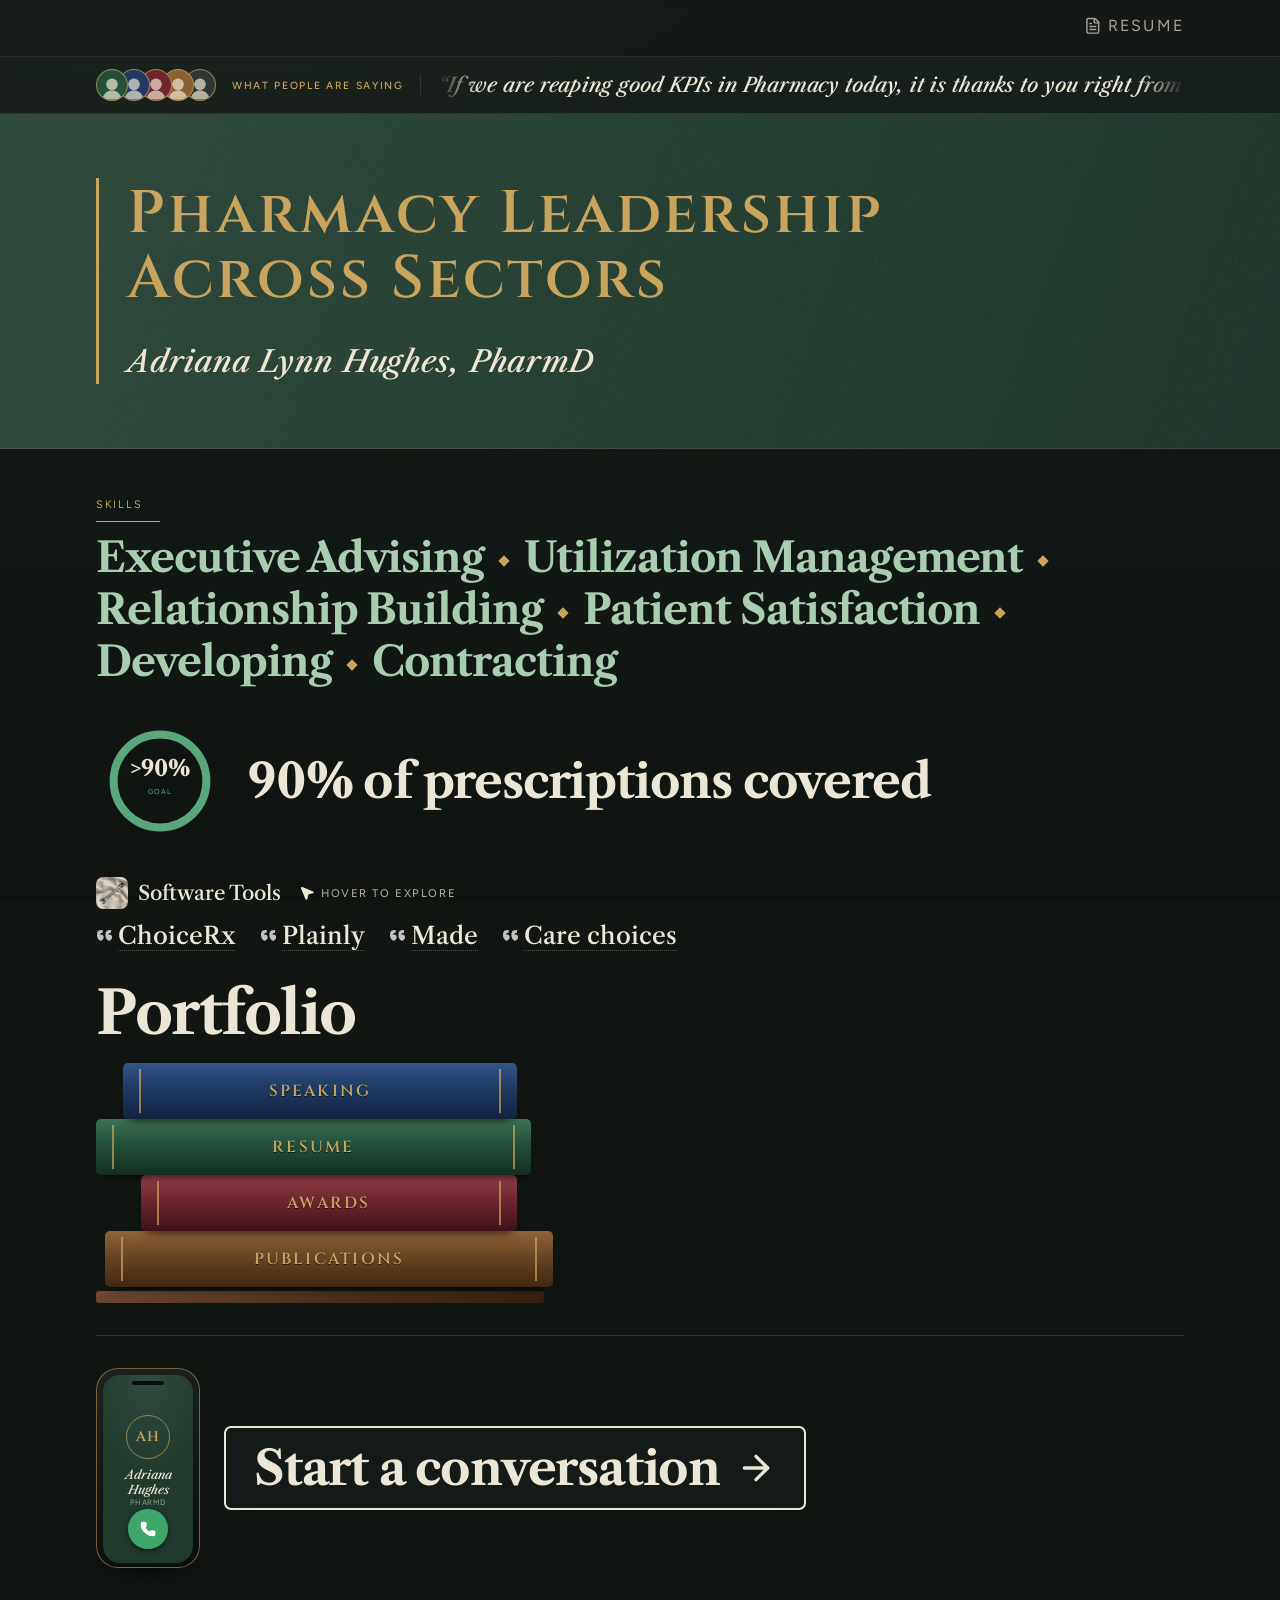
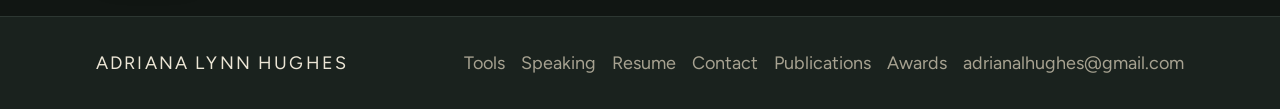
==== index.html @ 6832931f "Publish current adrianahughes.com: trim AI Trainer bullet" ====
<!doctype html>
<html lang="en">
  <head>
    <meta charset="UTF-8" />
    <link rel="icon" type="image/svg+xml" href="/favicon.svg" />
    <meta name="viewport" content="width=device-width, initial-scale=1.0" />
    <meta name="theme-color" content="#111111" />
    <meta
      name="description"
      content="Adriana Lynn Hughes, PharmD. Pharmacy leadership across nonprofit and corporate healthcare. Executive advising, utilization management, relationship building, patient satisfaction, developing, and contracting."
    />
    <meta property="og:title" content="Adriana Lynn Hughes — Pharmacy Leadership Across Sectors" />
    <meta property="og:description" content="Executive advising, utilization management, relationship building, patient satisfaction, developing, and contracting. Pharmacy leadership across nonprofit and corporate healthcare." />
    <meta property="og:type" content="website" />
    <meta property="og:url" content="https://www.adrianahughes.com/" />
    <title>Adriana Lynn Hughes — Pharmacy Leadership Across Sectors</title>
    <link rel="preconnect" href="https://fonts.googleapis.com" />
    <link rel="preconnect" href="https://fonts.gstatic.com" crossorigin />
    <link
      href="https://fonts.googleapis.com/css2?family=Figtree:ital,wght@0,400;0,500;0,600;0,700;1,400&family=Libre+Caslon+Text:ital,wght@0,400;0,700;1,400&family=Cinzel:wght@600;700&display=swap"
      rel="stylesheet"
    />
    <script type="module" crossorigin src="/assets/index-DDEjl32m.js"></script>
    <link rel="stylesheet" crossorigin href="/assets/index-BMiD6-EG.css">
  </head>
  <body>
    <div id="root"></div>
  </body>
</html>
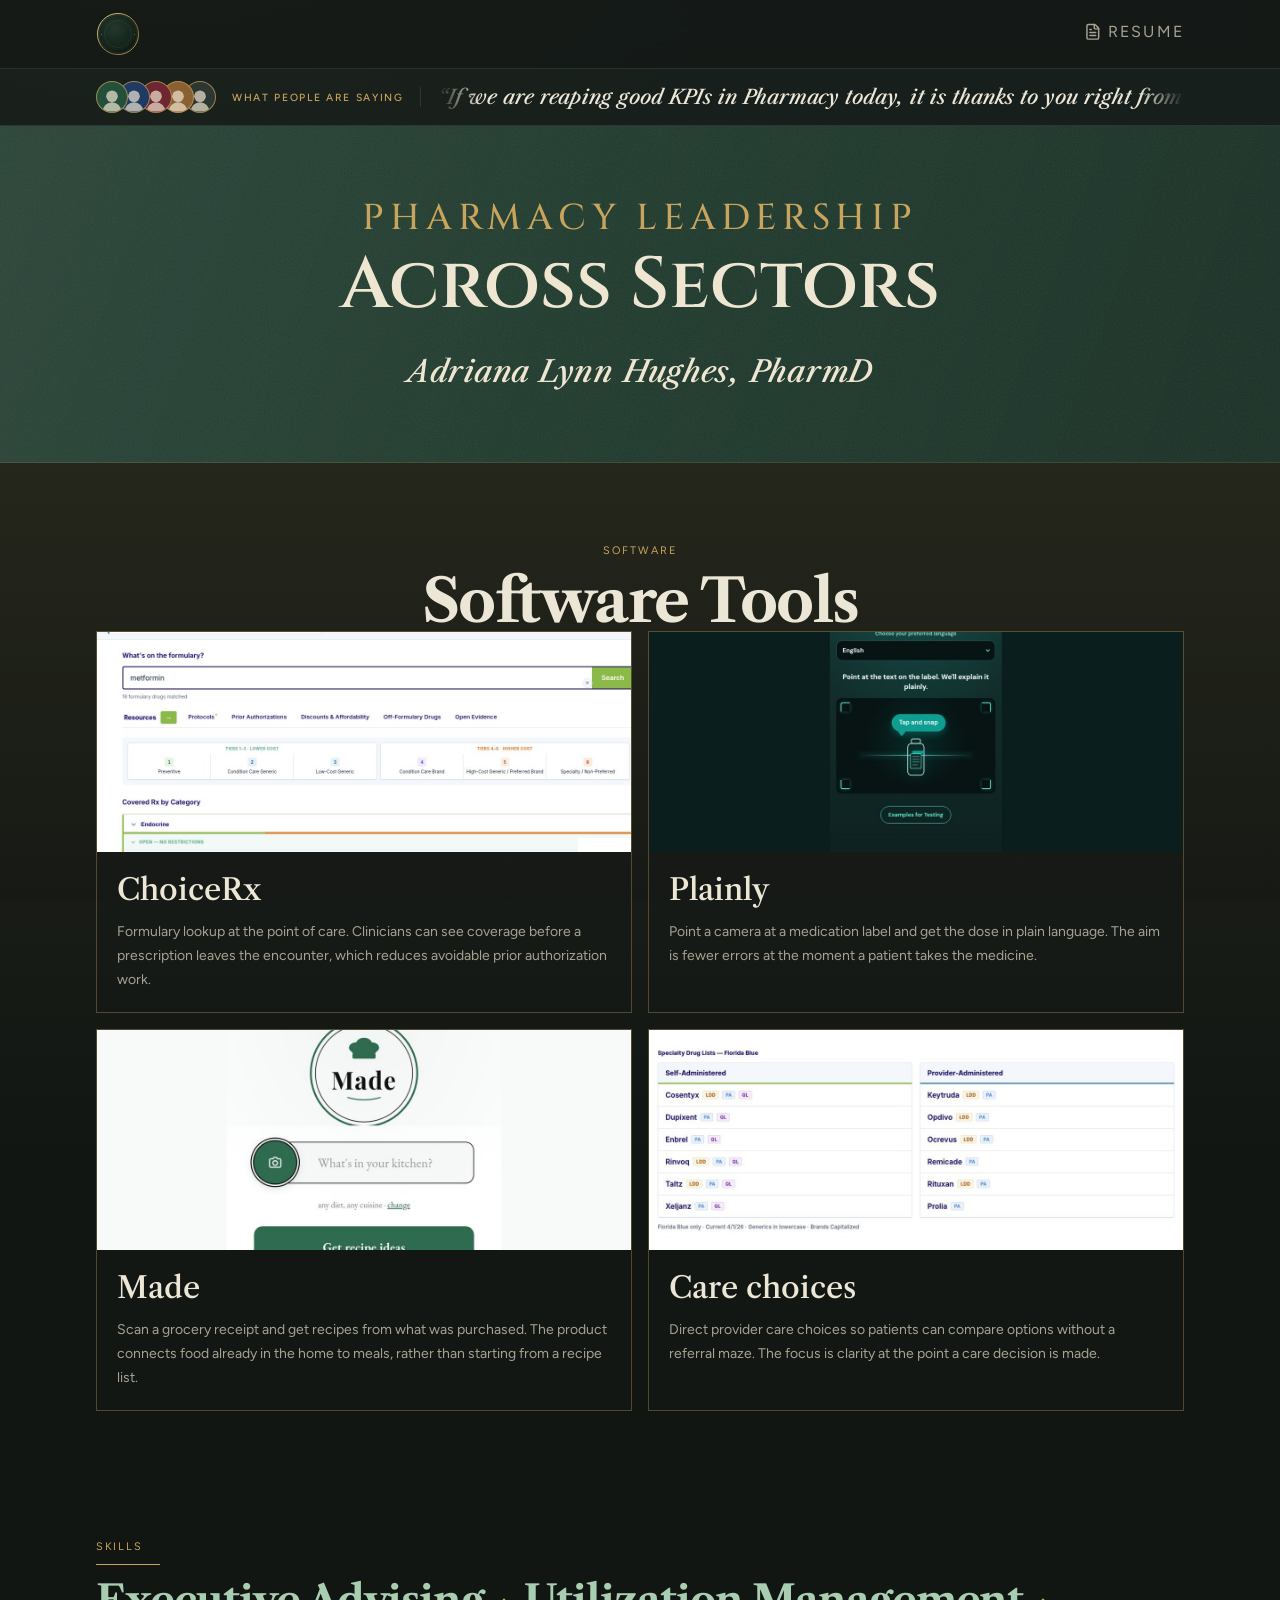
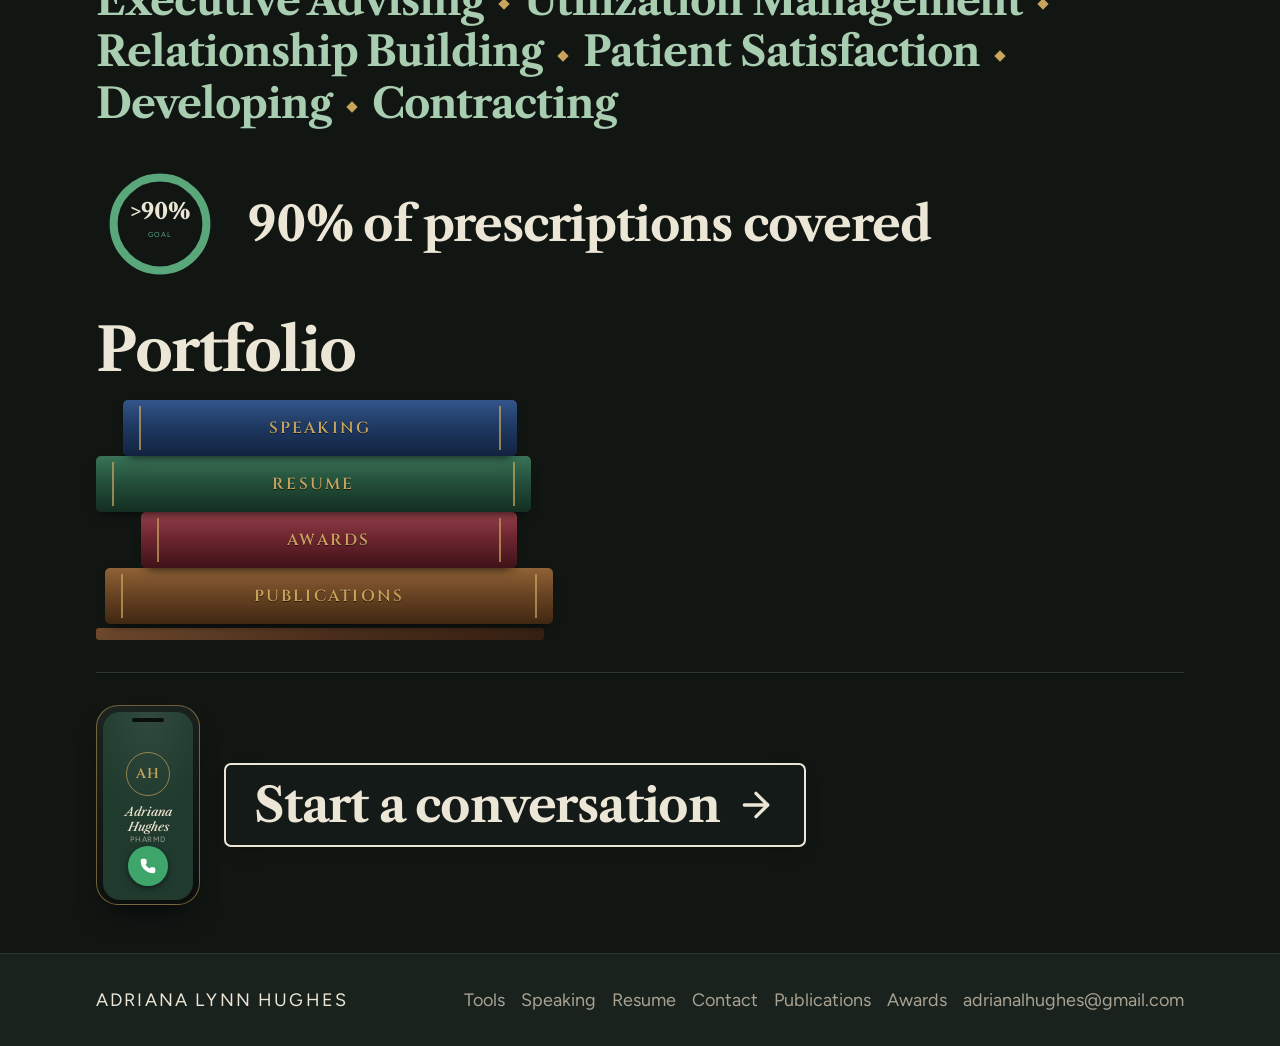
==== commit caea3d7d: "Point every page at the updated script so browsers load the new homepage." ====
--- a/index.html
+++ b/index.html
@@ -20,8 +20,8 @@
       href="https://fonts.googleapis.com/css2?family=Figtree:ital,wght@0,400;0,500;0,600;0,700;1,400&family=Libre+Caslon+Text:ital,wght@0,400;0,700;1,400&family=Cinzel:wght@600;700&display=swap"
       rel="stylesheet"
     />
-    <script type="module" crossorigin src="/assets/index-DDEjl32m.js"></script>
-    <link rel="stylesheet" crossorigin href="/assets/index-BMiD6-EG.css">
+    <script type="module" crossorigin src="/assets/index-a765bcbc.js"></script>
+    <link rel="stylesheet" crossorigin href="/assets/index-EjHgFyix.css">
   </head>
   <body>
     <div id="root"></div>
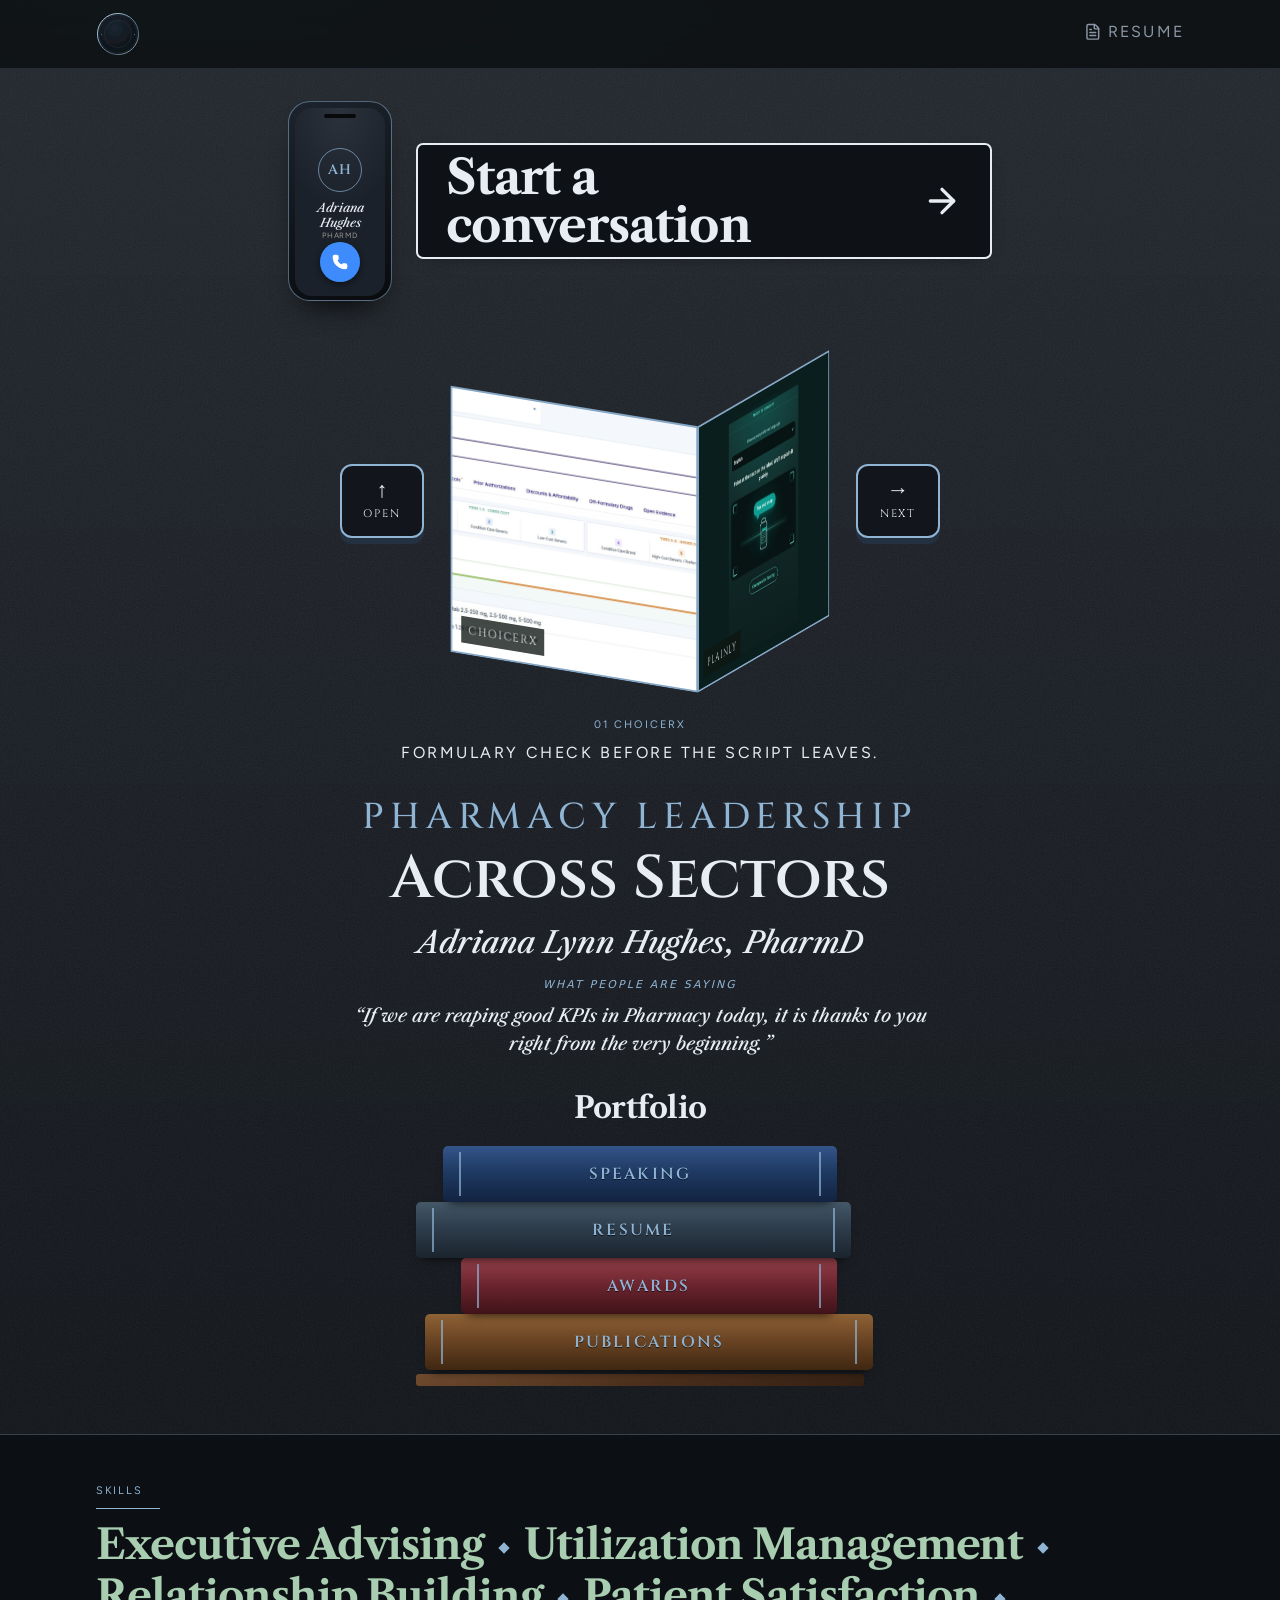
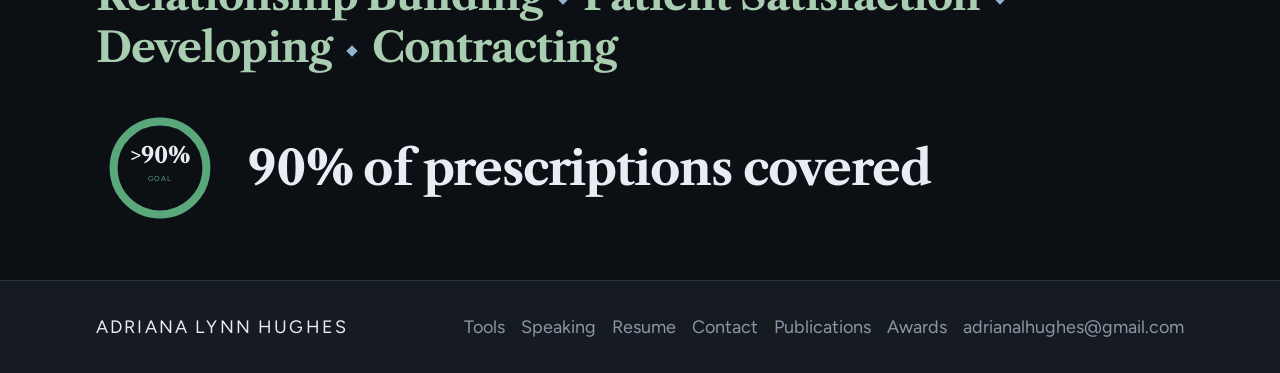
==== commit fb25733e: "Put the software cube under the phone and move the page to steel. The phone stays the call without s" ====
--- a/index.html
+++ b/index.html
@@ -20,8 +20,8 @@
       href="https://fonts.googleapis.com/css2?family=Figtree:ital,wght@0,400;0,500;0,600;0,700;1,400&family=Libre+Caslon+Text:ital,wght@0,400;0,700;1,400&family=Cinzel:wght@600;700&display=swap"
       rel="stylesheet"
     />
-    <script type="module" crossorigin src="/assets/index-a765bcbc.js"></script>
-    <link rel="stylesheet" crossorigin href="/assets/index-EjHgFyix.css">
+    <script type="module" crossorigin src="/assets/index-481456d1.js"></script>
+    <link rel="stylesheet" crossorigin href="/assets/index-ad16ec7e.css">
   </head>
   <body>
     <div id="root"></div>
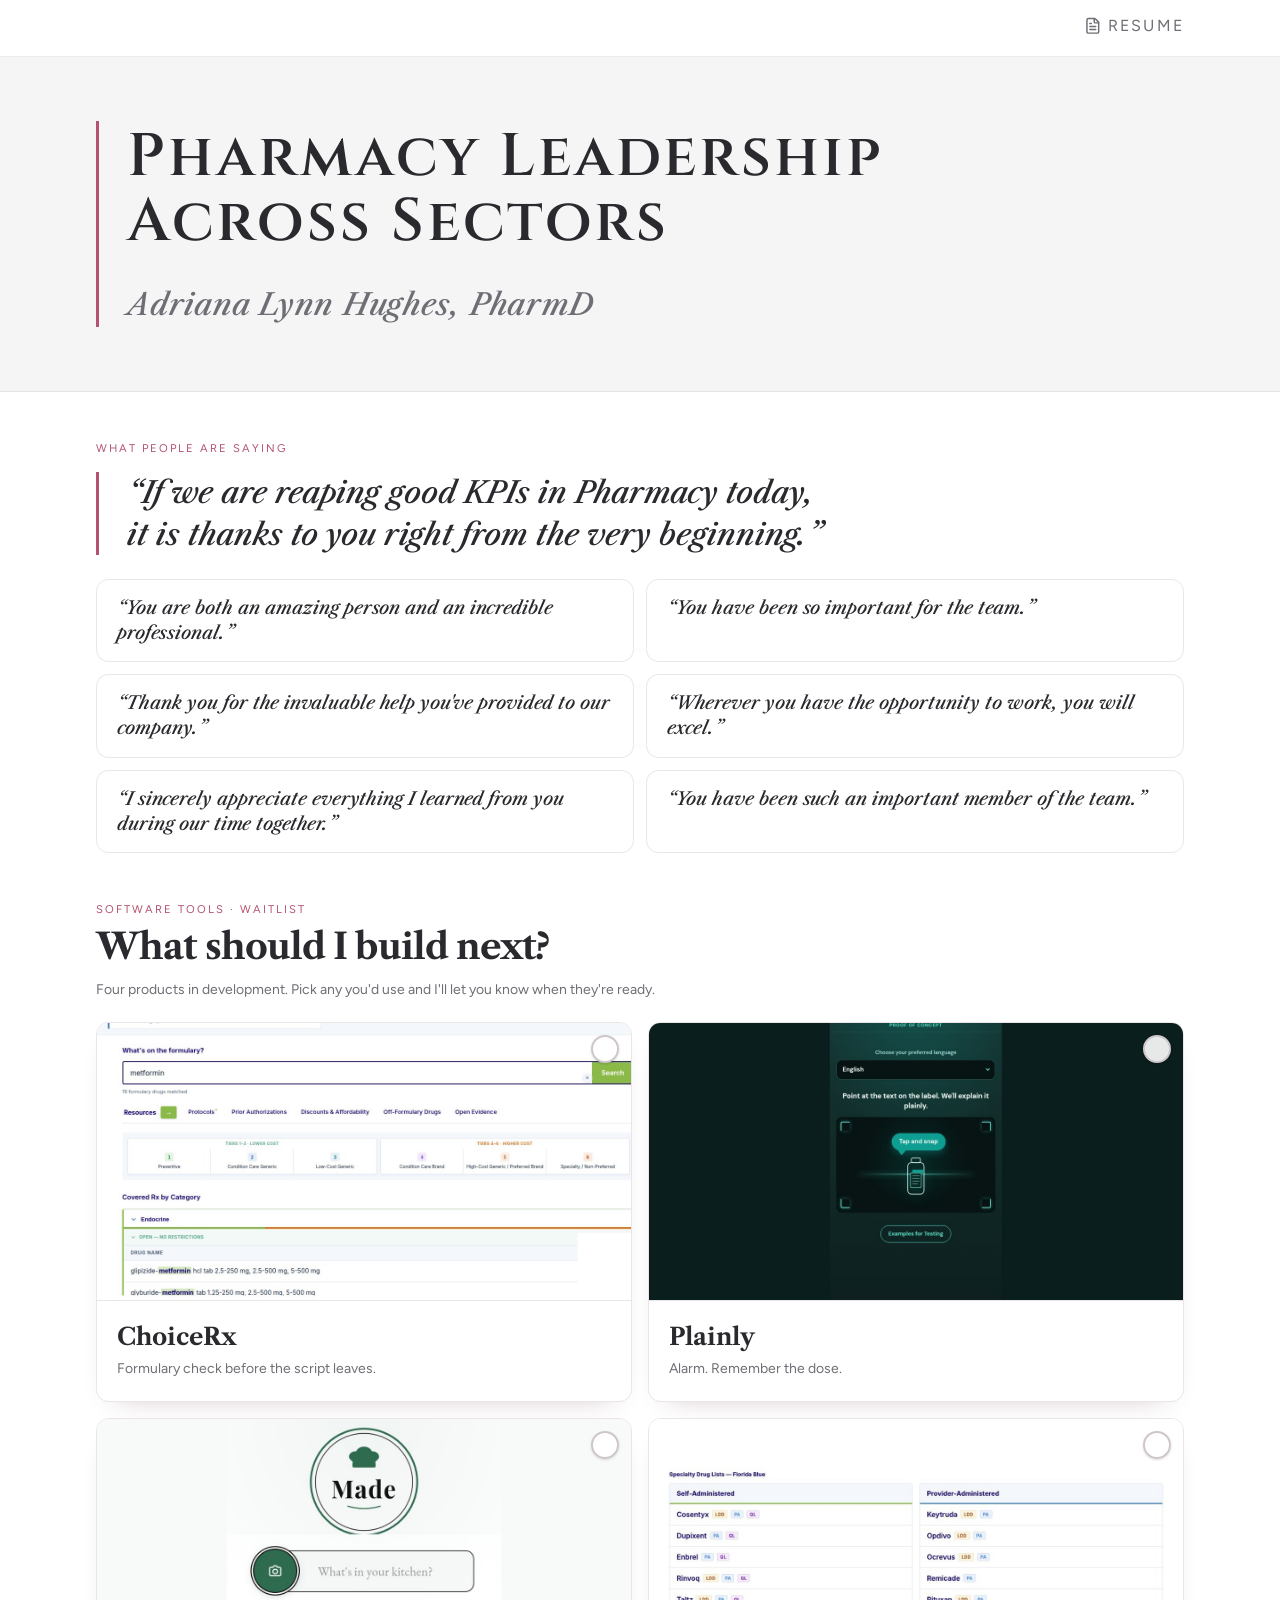
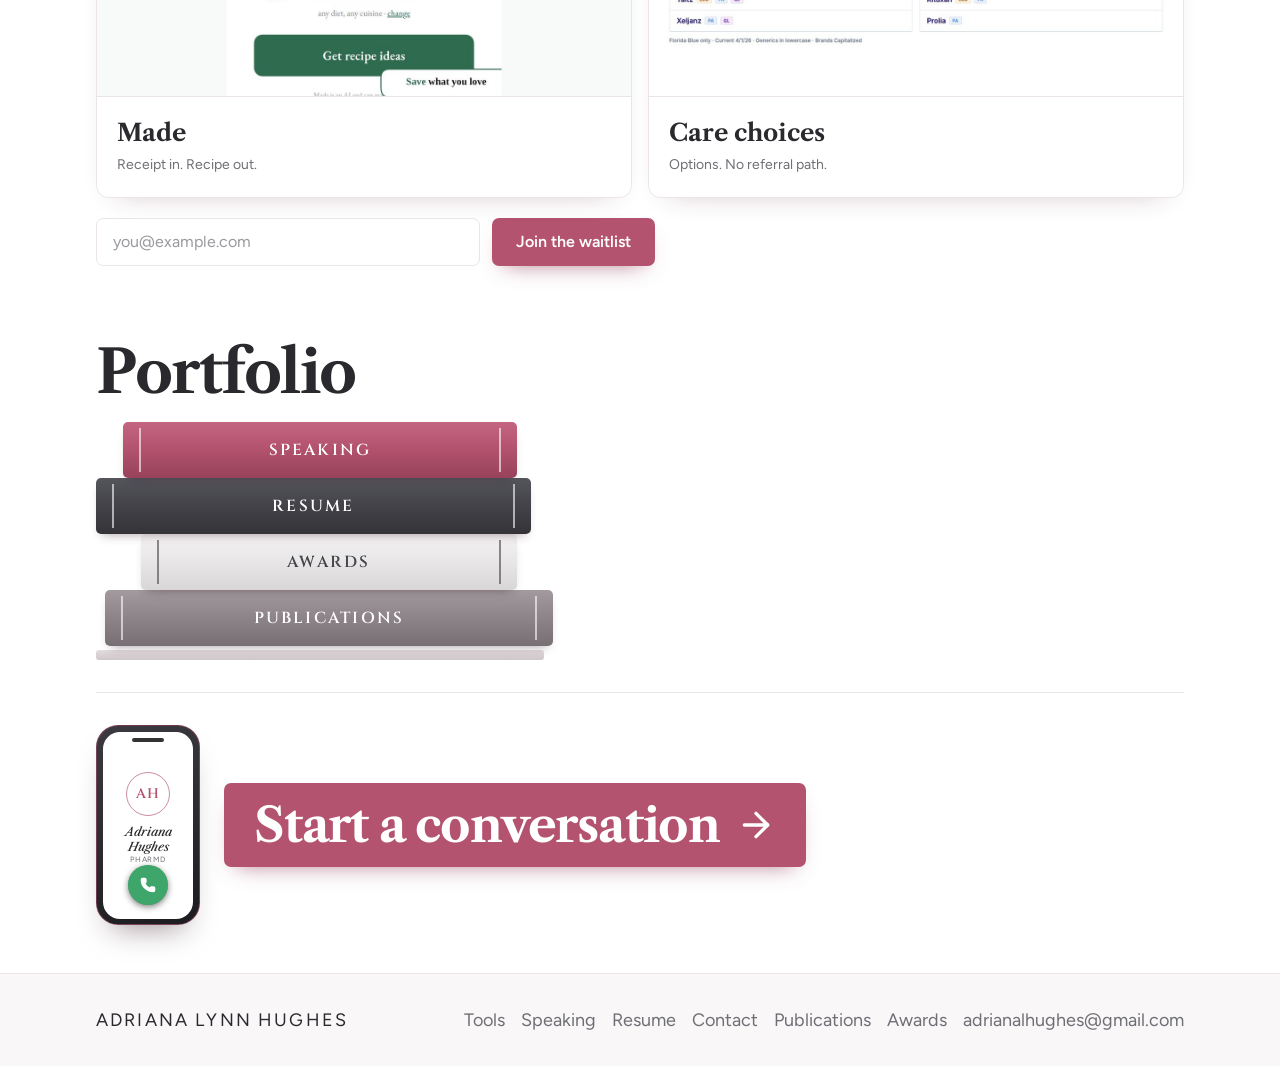
==== commit 9cfeb4c9: "Publish current adrianahughes.com: white and gray with rose accents, testimonials, tools waitlist" ====
--- a/index.html
+++ b/index.html
@@ -20,8 +20,8 @@
       href="https://fonts.googleapis.com/css2?family=Figtree:ital,wght@0,400;0,500;0,600;0,700;1,400&family=Libre+Caslon+Text:ital,wght@0,400;0,700;1,400&family=Cinzel:wght@600;700&display=swap"
       rel="stylesheet"
     />
-    <script type="module" crossorigin src="/assets/index-481456d1.js"></script>
-    <link rel="stylesheet" crossorigin href="/assets/index-ad16ec7e.css">
+    <script type="module" crossorigin src="/assets/index-C7dAZ29v.js"></script>
+    <link rel="stylesheet" crossorigin href="/assets/index-D_v_jdMt.css">
   </head>
   <body>
     <div id="root"></div>
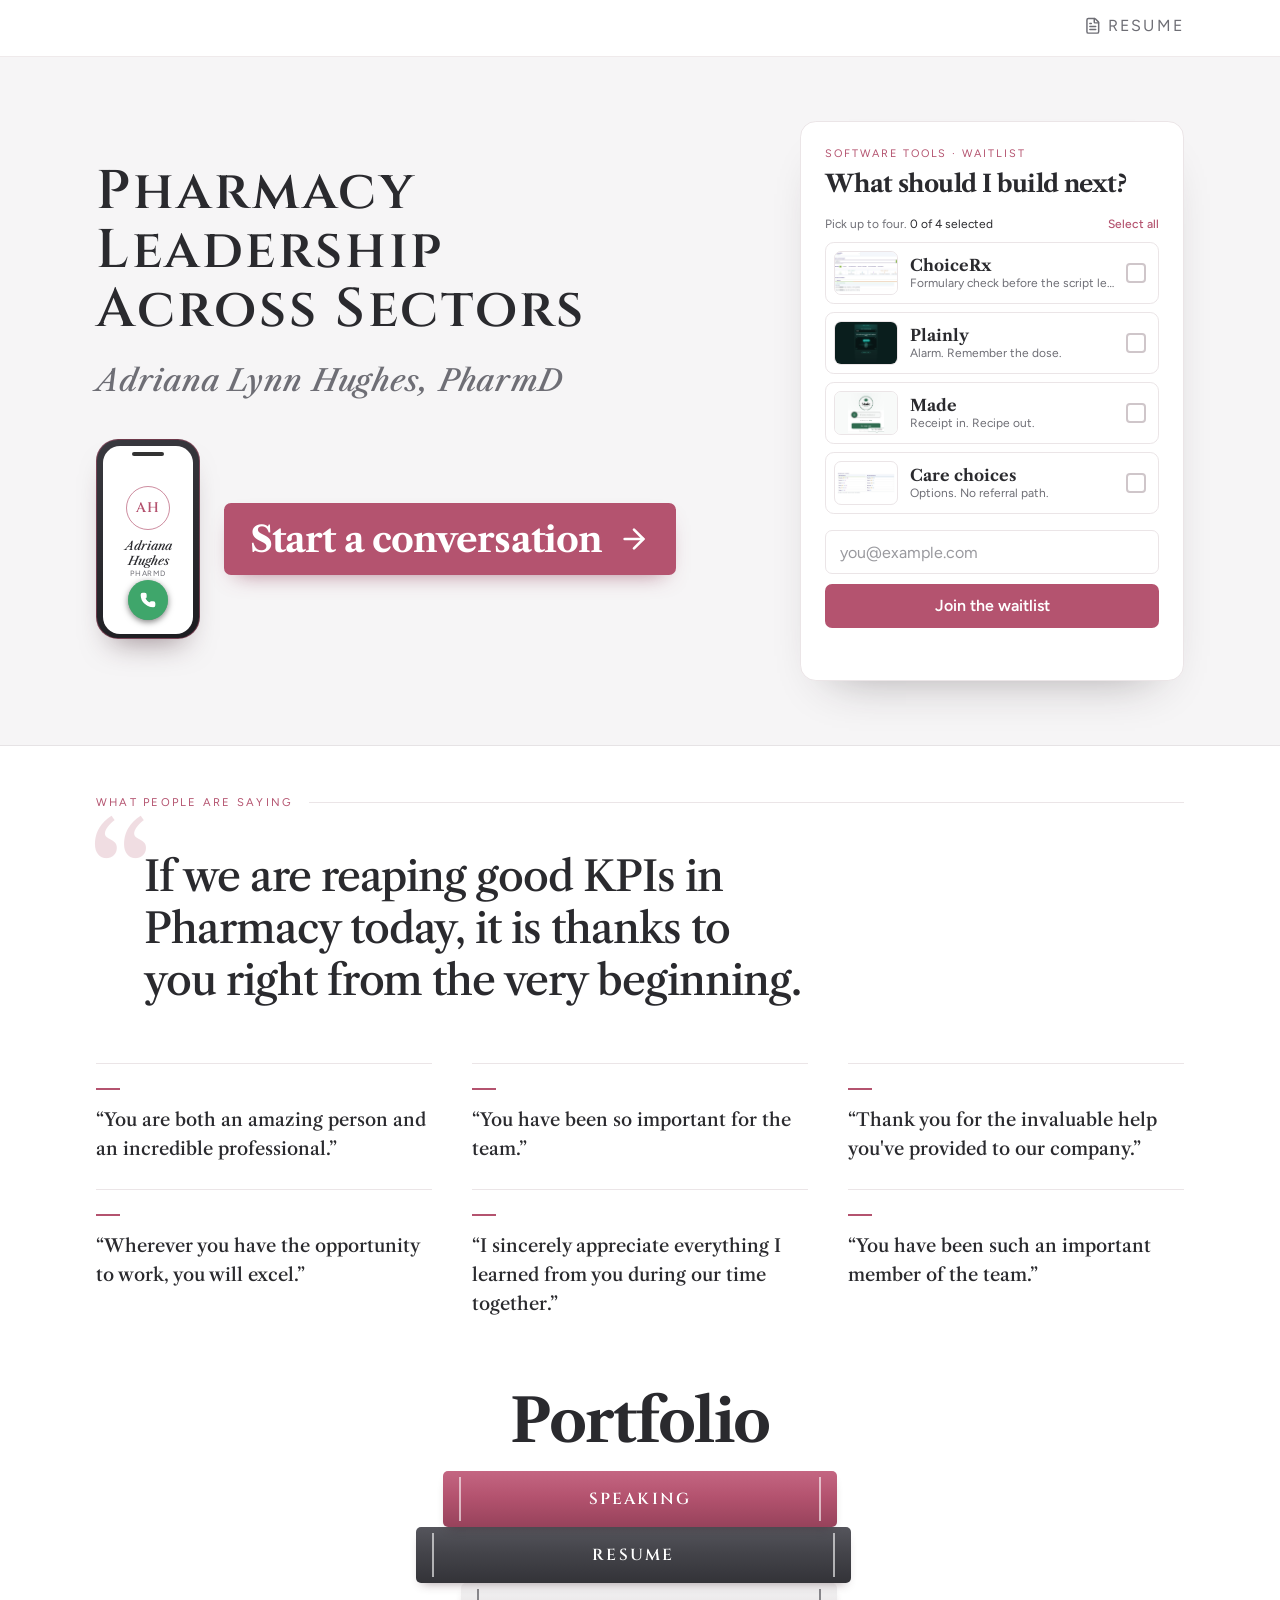
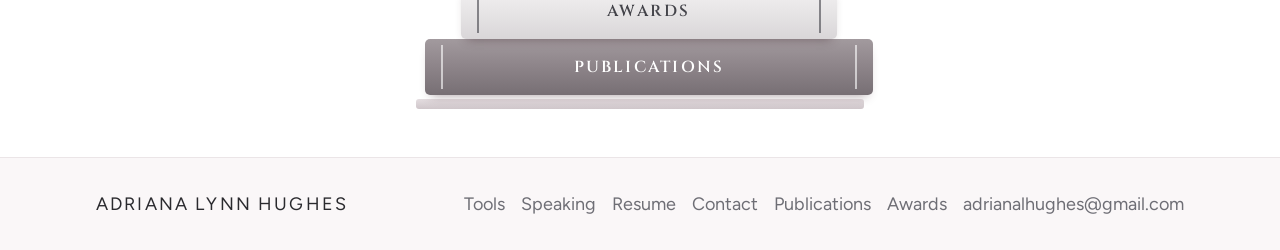
==== commit ec400948: "Publish current adrianahughes.com: hero waitlist and call to action, editorial testimonials, centere" ====
--- a/index.html
+++ b/index.html
@@ -20,8 +20,8 @@
       href="https://fonts.googleapis.com/css2?family=Figtree:ital,wght@0,400;0,500;0,600;0,700;1,400&family=Libre+Caslon+Text:ital,wght@0,400;0,700;1,400&family=Cinzel:wght@600;700&display=swap"
       rel="stylesheet"
     />
-    <script type="module" crossorigin src="/assets/index-C7dAZ29v.js"></script>
-    <link rel="stylesheet" crossorigin href="/assets/index-D_v_jdMt.css">
+    <script type="module" crossorigin src="/assets/index-D4remQ-V.js"></script>
+    <link rel="stylesheet" crossorigin href="/assets/index-UmyinFCC.css">
   </head>
   <body>
     <div id="root"></div>
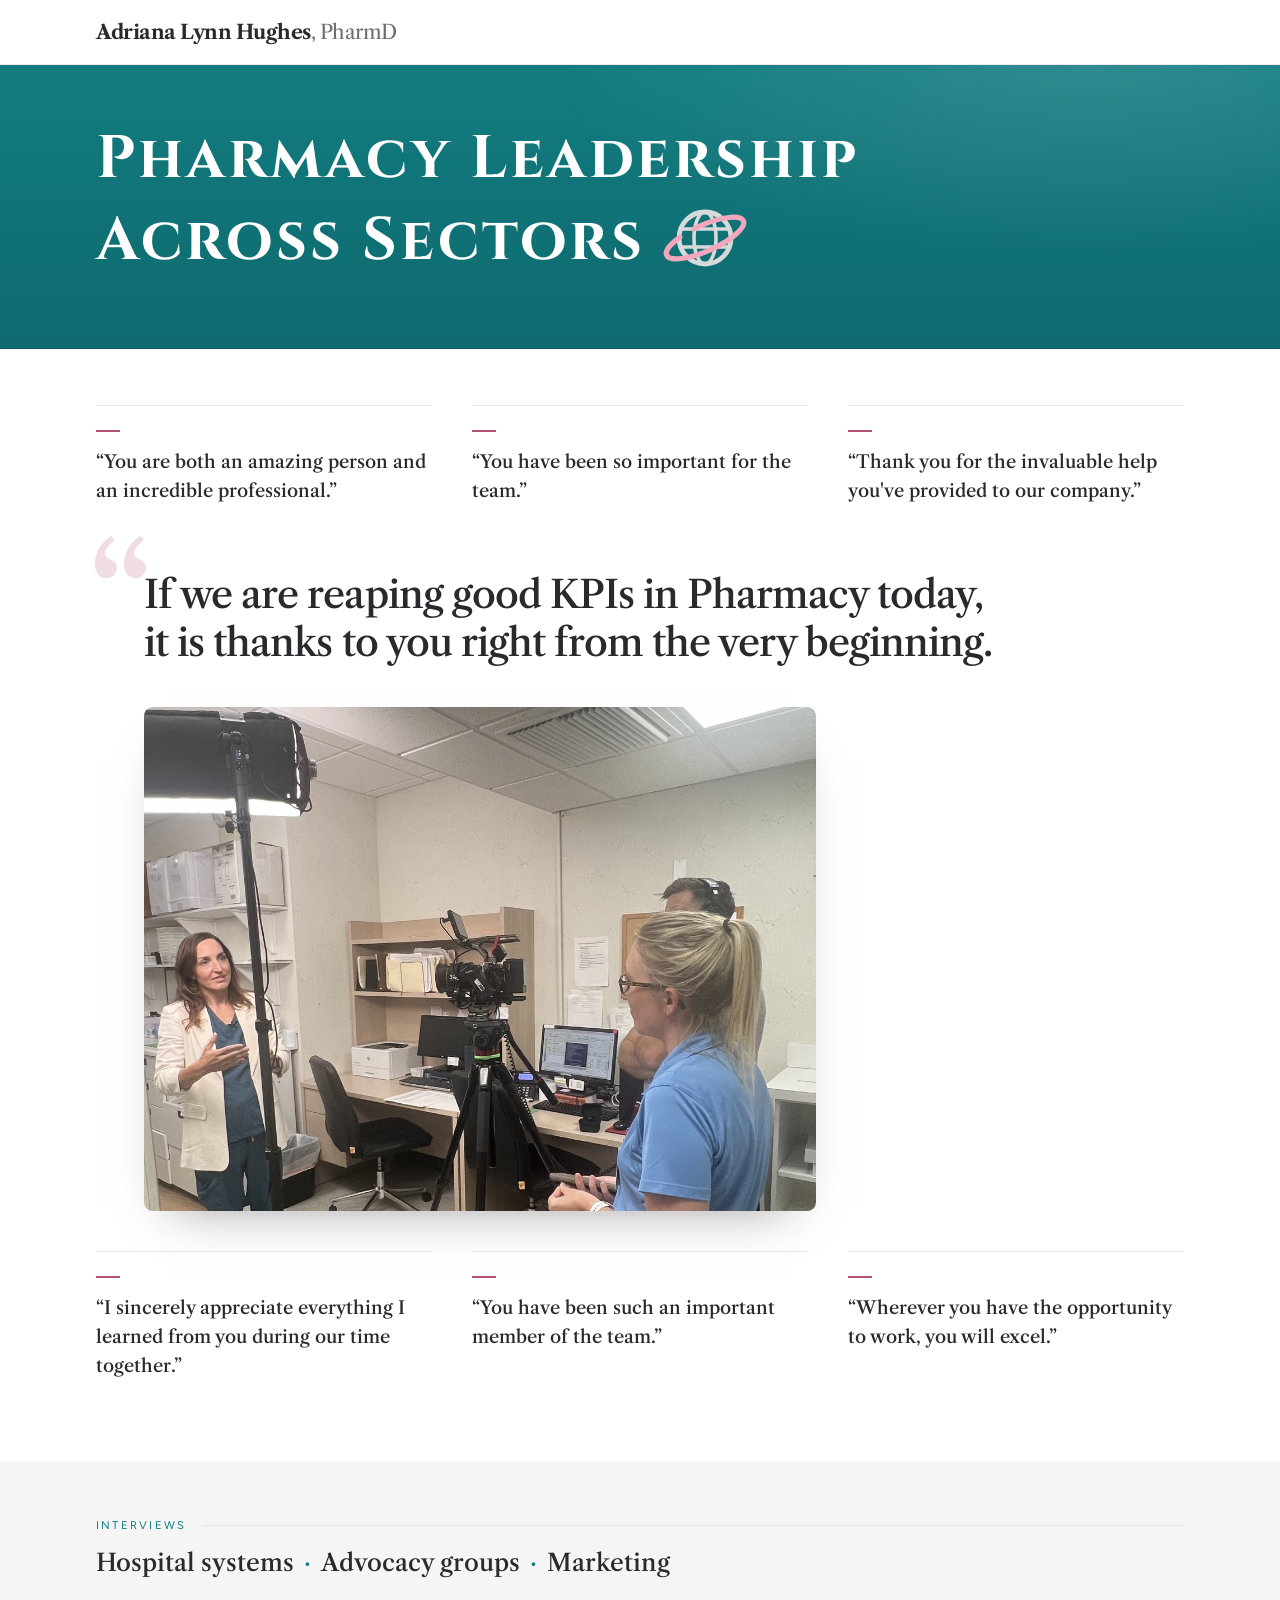
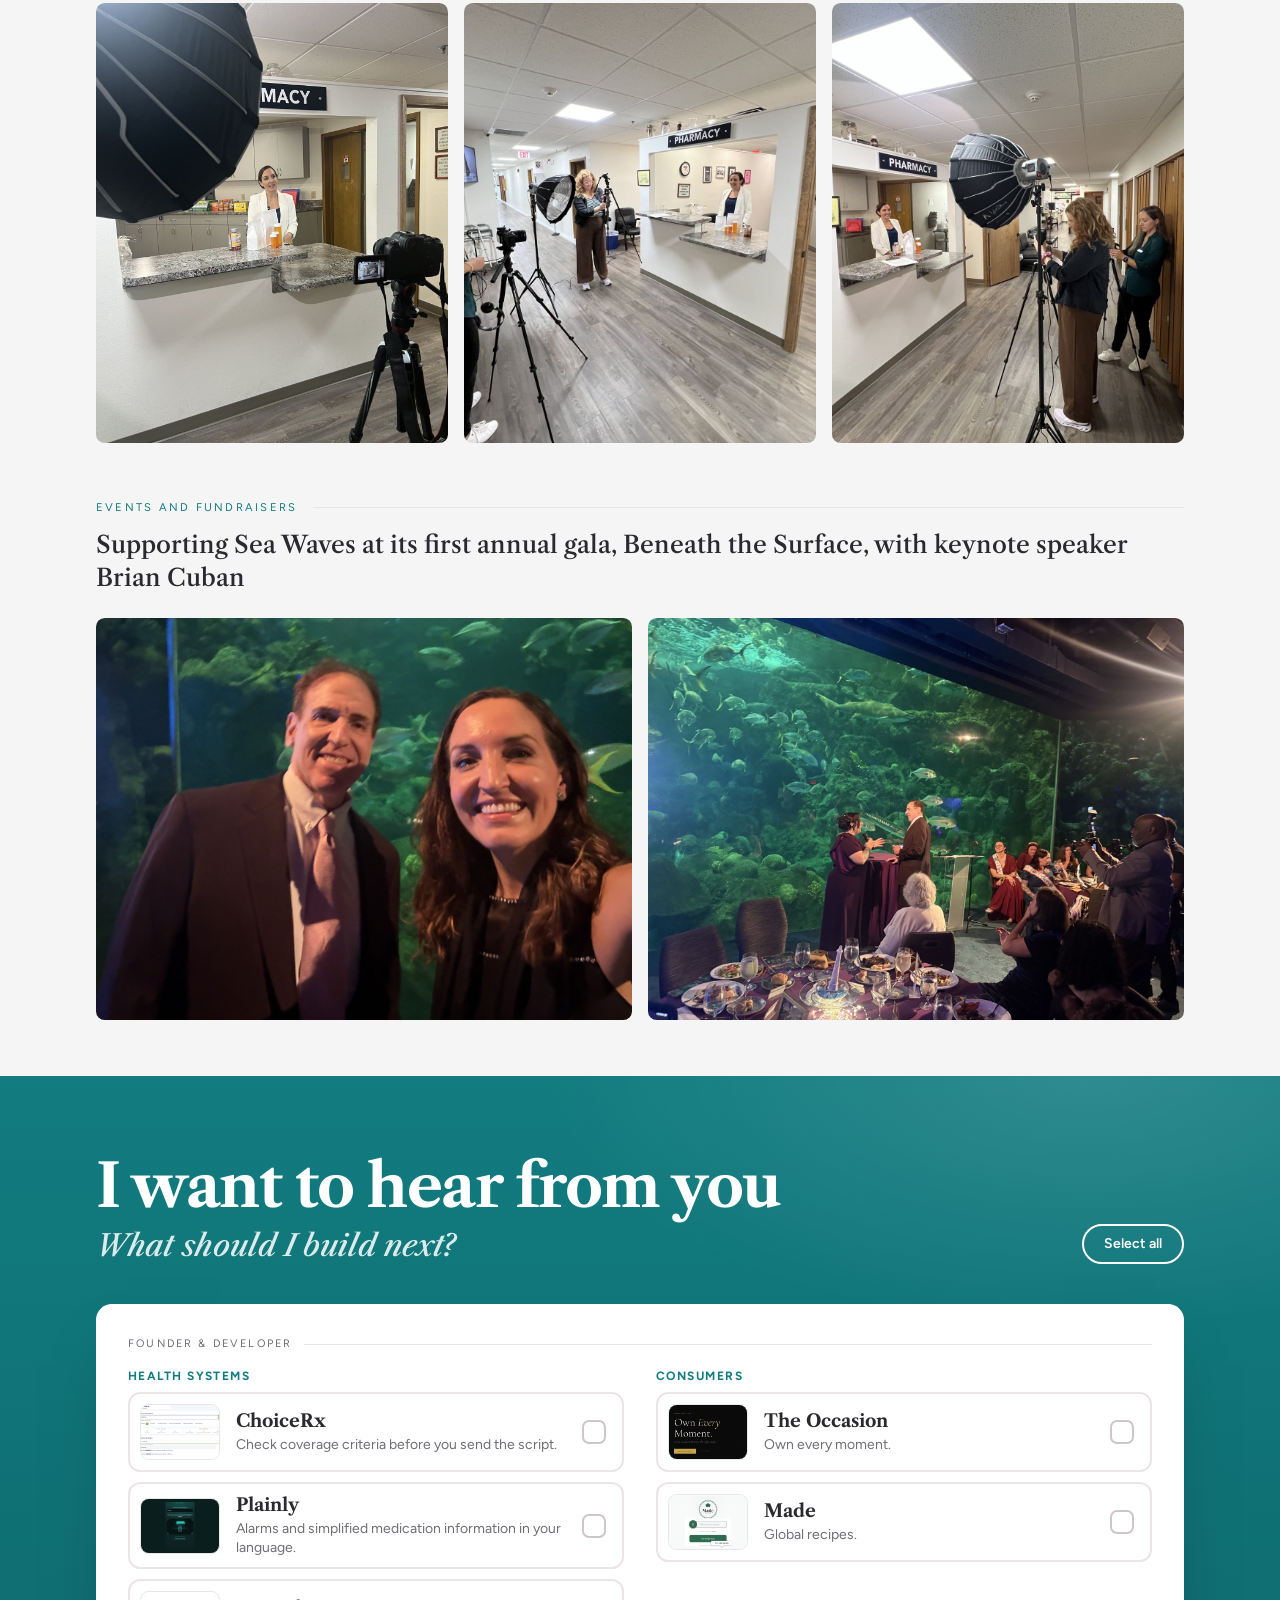
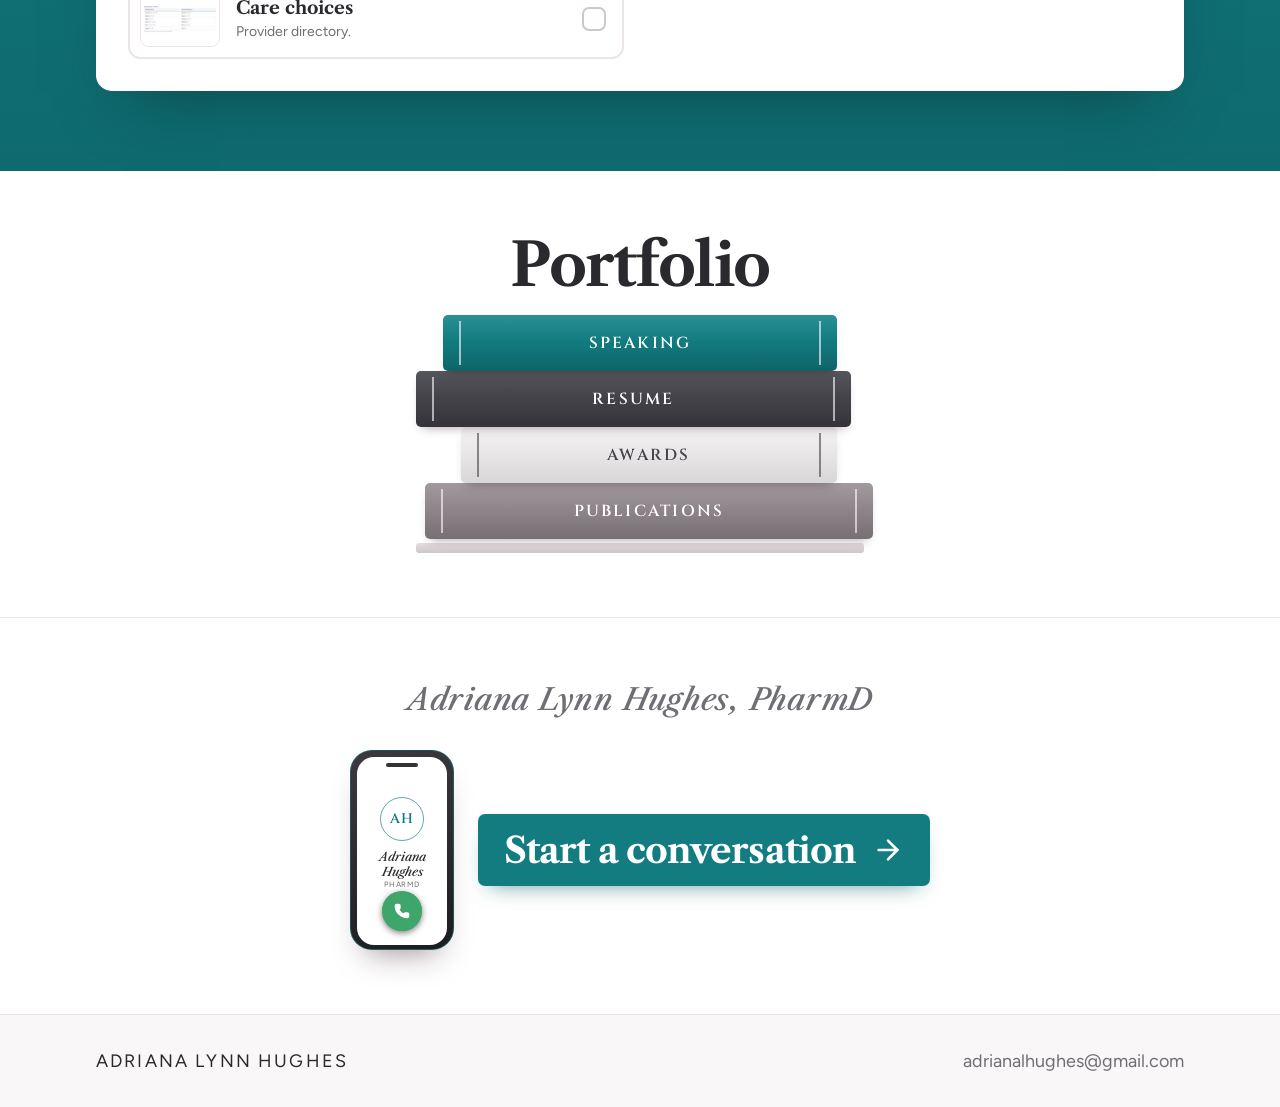
==== commit a4384a79: "Publish: teal banner, centered CTA, globe styling" ====
--- a/index.html
+++ b/index.html
@@ -20,8 +20,8 @@
       href="https://fonts.googleapis.com/css2?family=Figtree:ital,wght@0,400;0,500;0,600;0,700;1,400&family=Libre+Caslon+Text:ital,wght@0,400;0,700;1,400&family=Cinzel:wght@600;700&display=swap"
       rel="stylesheet"
     />
-    <script type="module" crossorigin src="/assets/index-D4remQ-V.js"></script>
-    <link rel="stylesheet" crossorigin href="/assets/index-UmyinFCC.css">
+    <script type="module" crossorigin src="/assets/index-BC-uj5Y5.js"></script>
+    <link rel="stylesheet" crossorigin href="/assets/index-Bad0YV-9.css">
   </head>
   <body>
     <div id="root"></div>
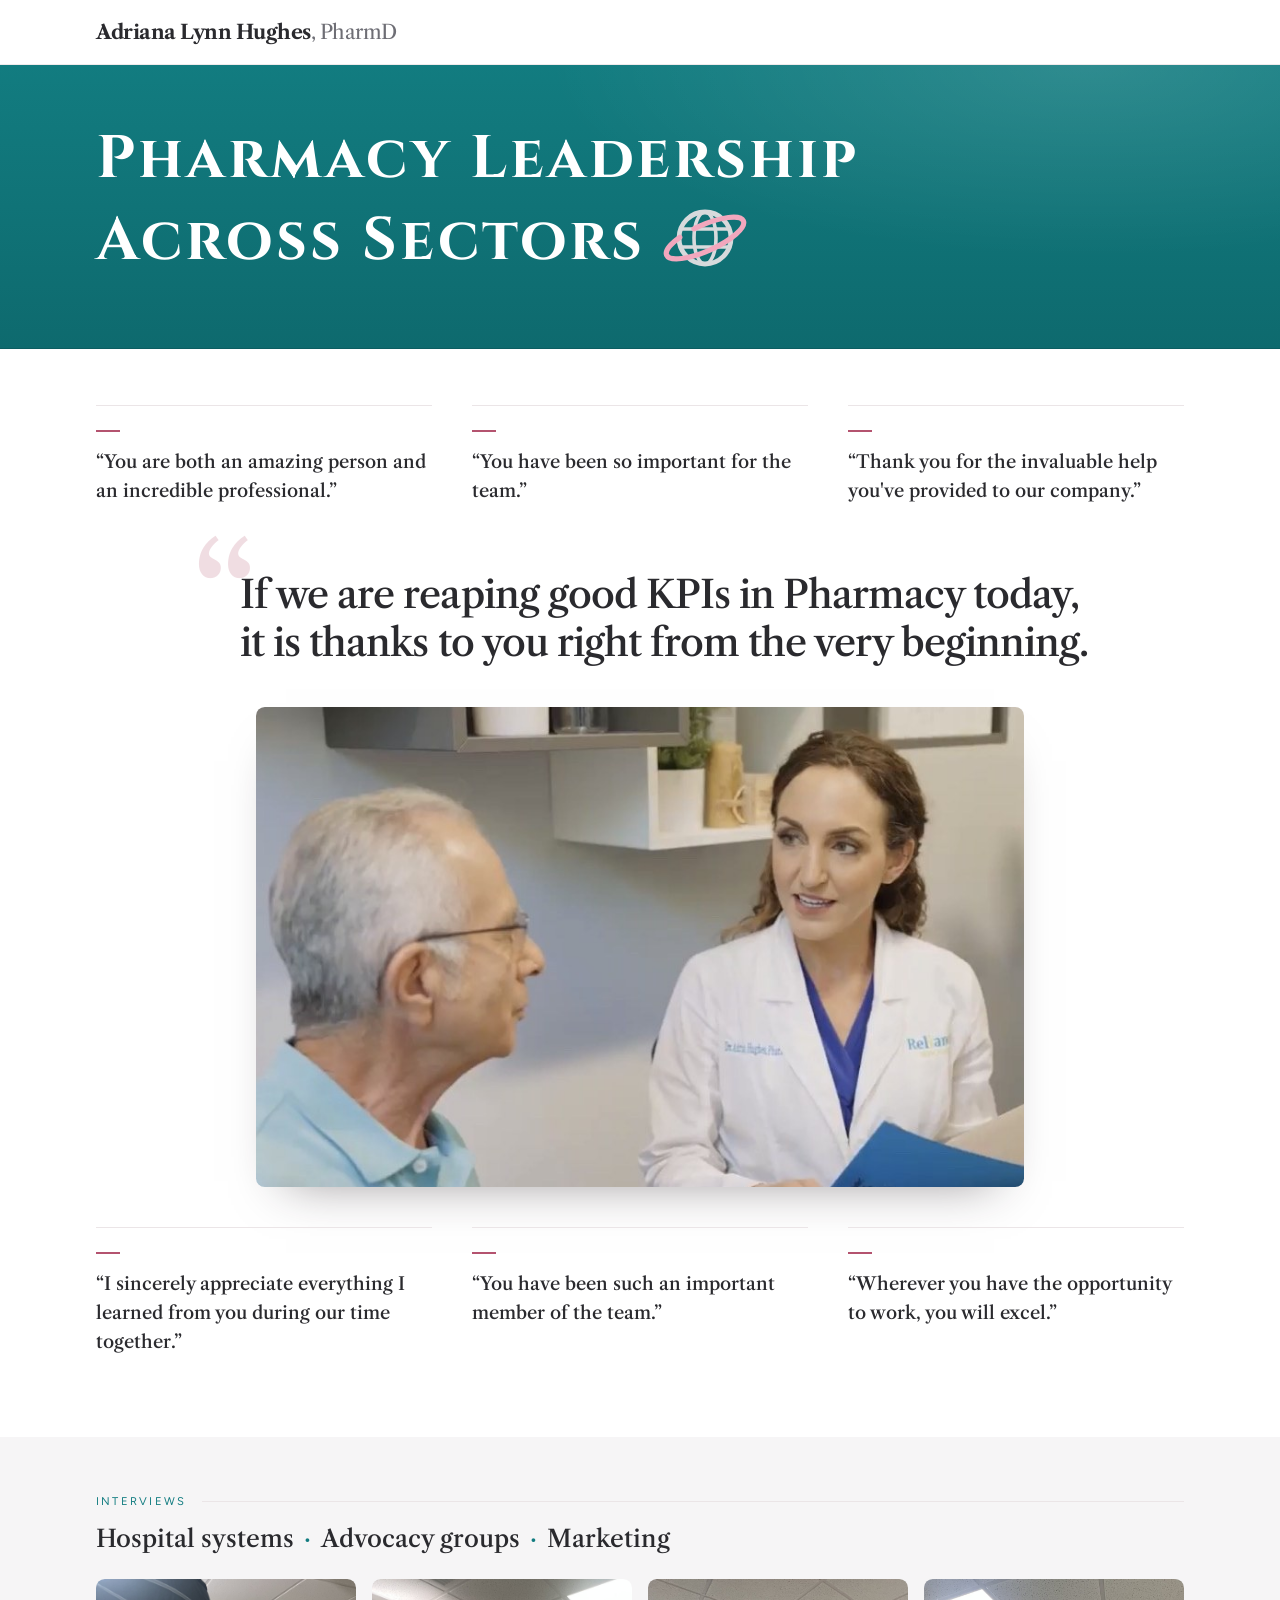
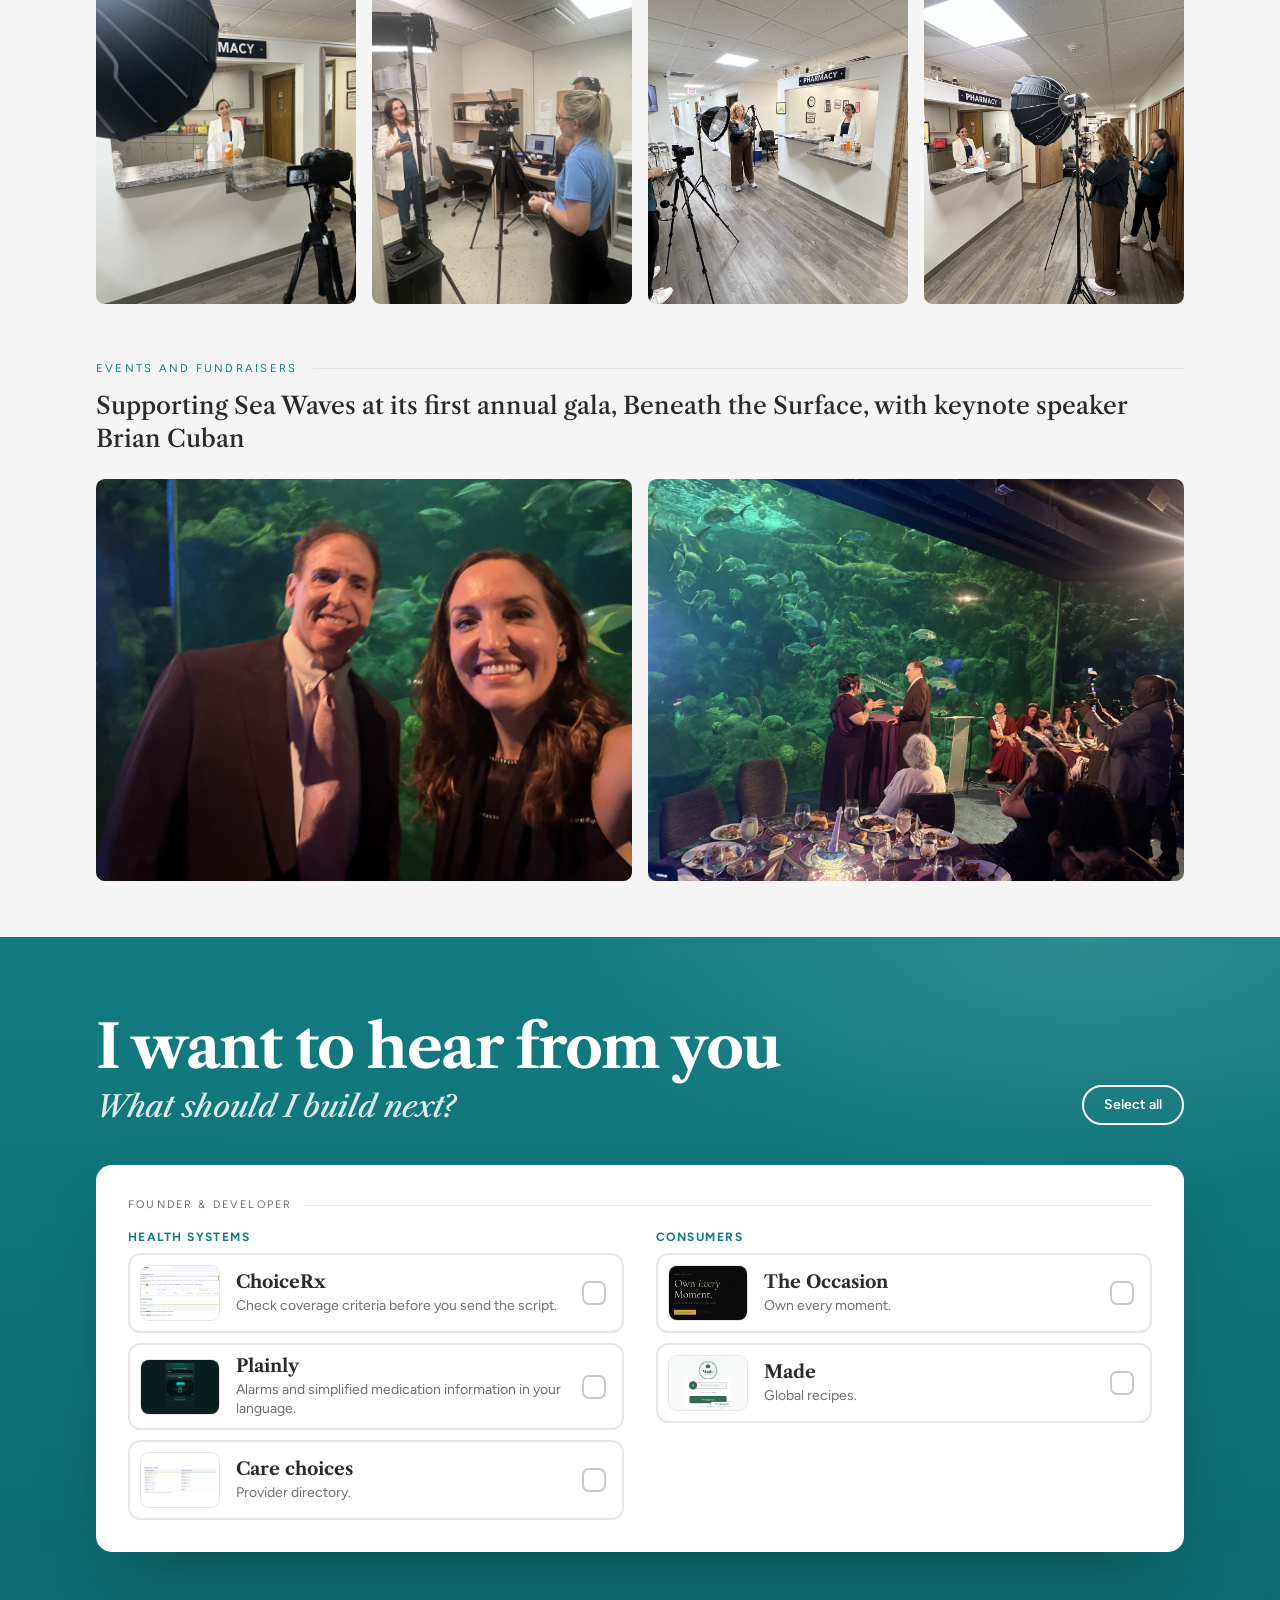
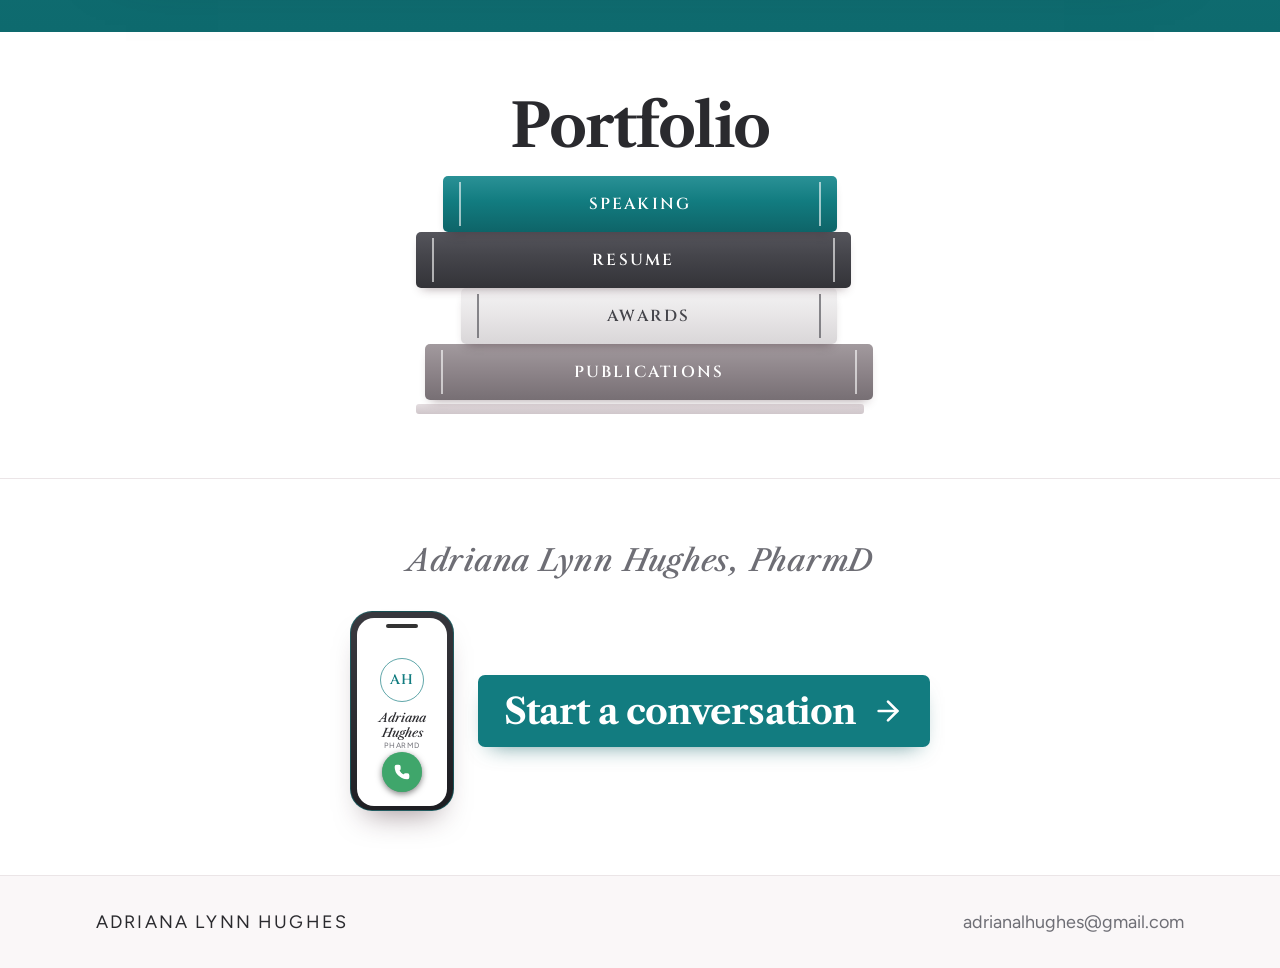
==== commit 05f4c368: "Publish: central patient education photo in testimonials" ====
--- a/index.html
+++ b/index.html
@@ -20,8 +20,8 @@
       href="https://fonts.googleapis.com/css2?family=Figtree:ital,wght@0,400;0,500;0,600;0,700;1,400&family=Libre+Caslon+Text:ital,wght@0,400;0,700;1,400&family=Cinzel:wght@600;700&display=swap"
       rel="stylesheet"
     />
-    <script type="module" crossorigin src="/assets/index-BC-uj5Y5.js"></script>
-    <link rel="stylesheet" crossorigin href="/assets/index-Bad0YV-9.css">
+    <script type="module" crossorigin src="/assets/index-Bf4OOf-x.js"></script>
+    <link rel="stylesheet" crossorigin href="/assets/index-RBC6rpcV.css">
   </head>
   <body>
     <div id="root"></div>
